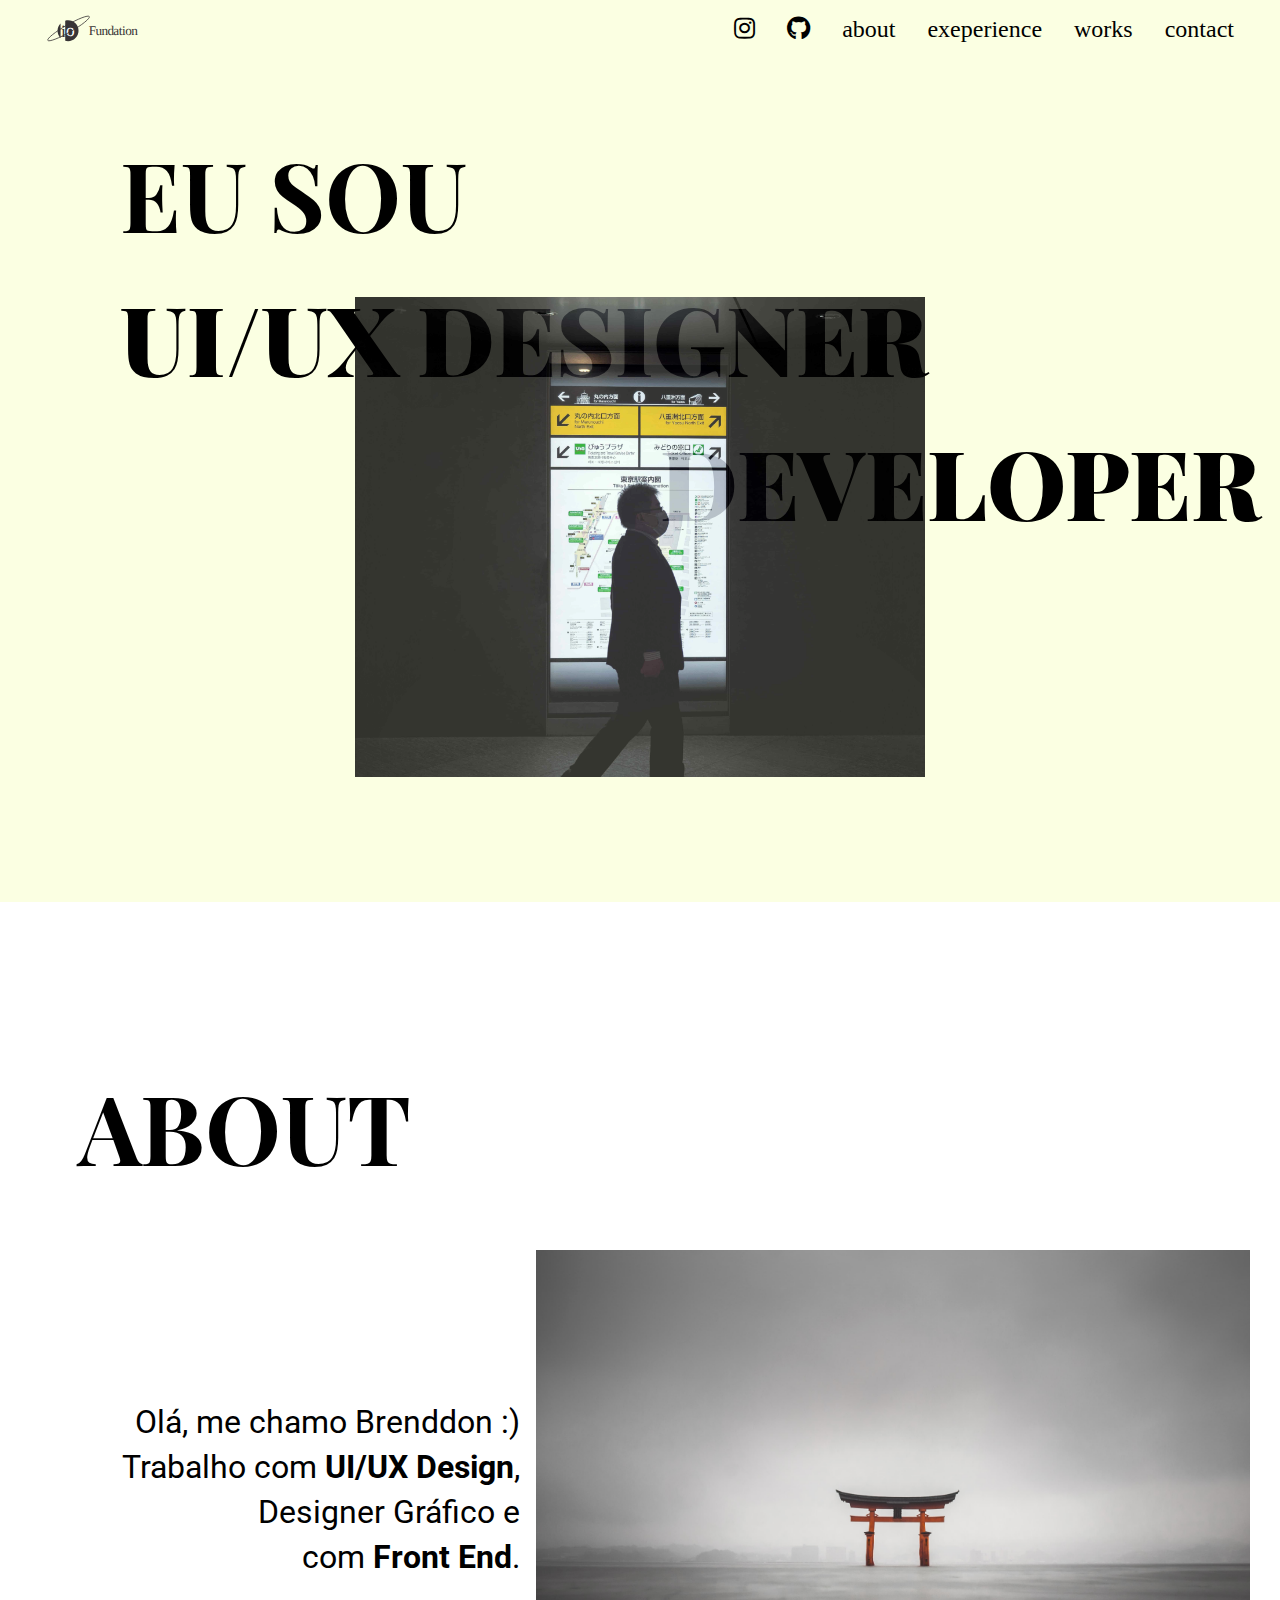
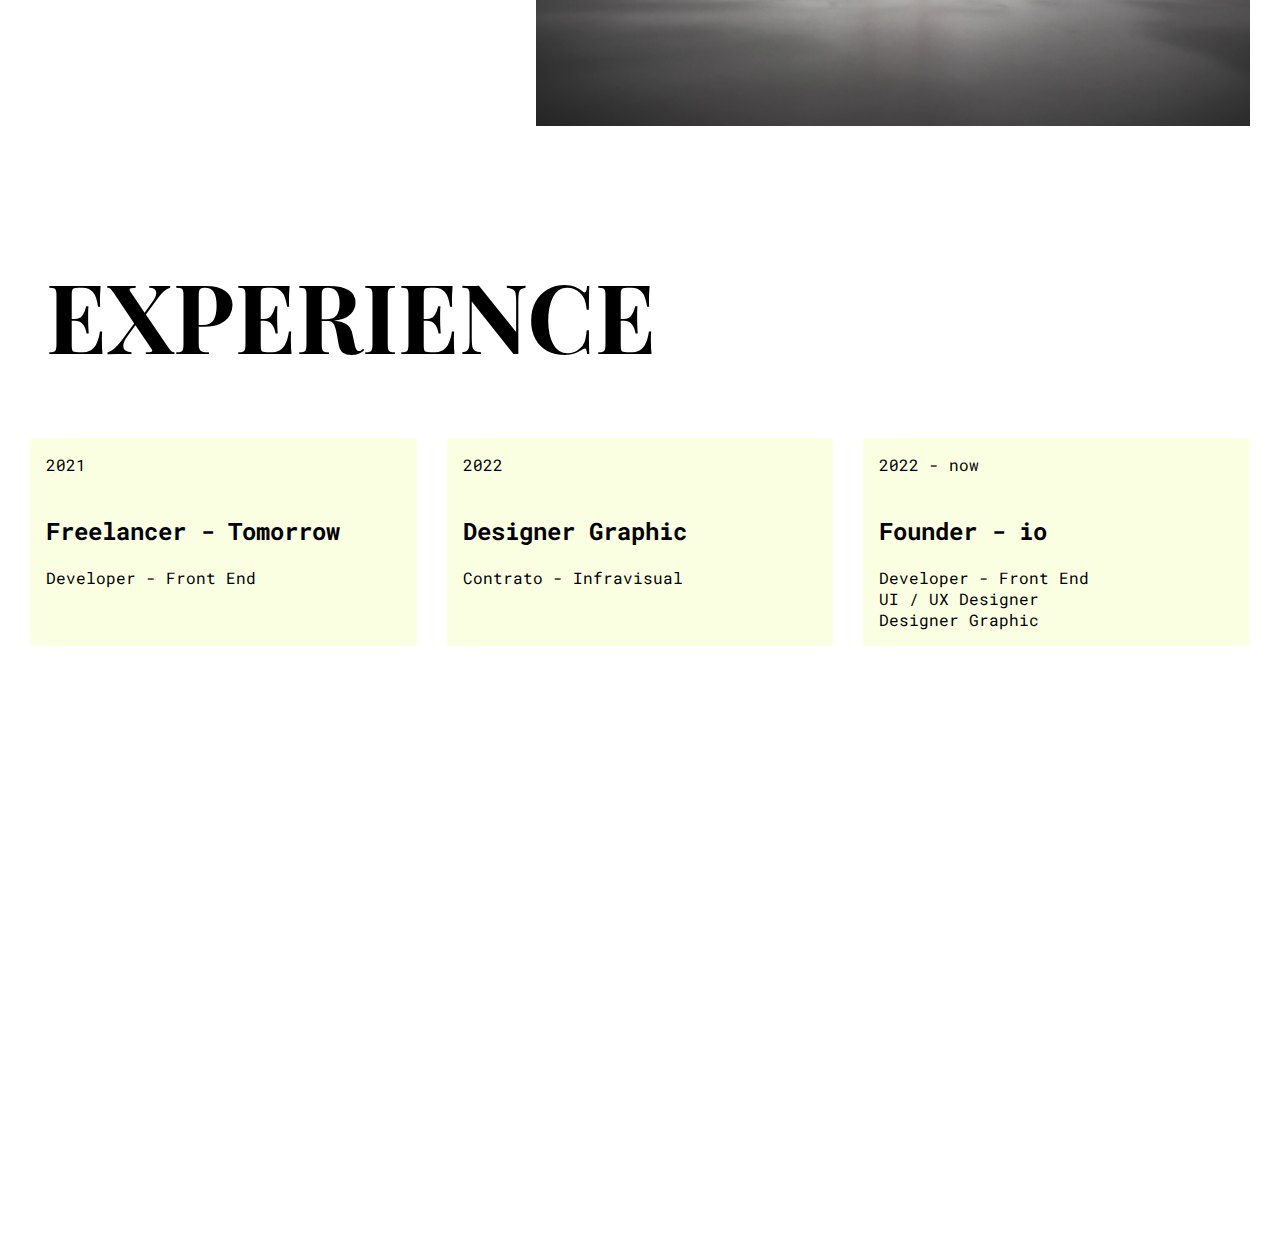
==== index.html @ a8d6bfcf ":package: Comeco" ====
<!DOCTYPE html>
<html lang="pt-br">

<head>
  <meta charset="UTF-8">
  <meta name="description" content="UI/UX Design & Developer">
  <meta http-equiv="X-UA-Compatible" content="IE=edge">
  <meta name="viewport" content="width=device-width, initial-scale=1.0">
  <meta name="description" content="">
  <link rel="shortcut icon" href="favicon.ico" type="image/x-icon">
  <link rel="stylesheet" href="https://cdnjs.cloudflare.com/ajax/libs/font-awesome/5.11.2/css/all.css">
  <title>io | UI/UX Design & Developer</title>
  <link rel="preconnect" href="https://fonts.googleapis.com">
  <link rel="preconnect" href="https://fonts.gstatic.com" crossorigin>
  <link href="https://fonts.googleapis.com/css2?family=Playfair+Display+SC&family=Roboto&family=Roboto+Mono:wght@100&display=swap" rel="stylesheet">
  <link rel="stylesheet" href="./css/style.css">
</head>

<body>
  <section class="header-bg cor-clara">
    <header class="header container">
      <div class="logo"><img src="./img/Logo.svg" alt="Logo"></div>
      <nav>
        <ul class="menu">
          <li>
            <a href="https://www.instagram.com/oniprompt/" target="_blank"><i class="fab fa-instagram"></i></a>
          </li>
          <li>
            <a href="https://github.com/brenddonandrade" target="_blank"><i class="fab fa-github"></i></a>
          </li>
          <li><a href="#about" class="nav-2">about</a></li>
          <li><a href="#exeperience" class="nav-2">exeperience</a></li>
          <li><a href="#works" class="nav-2">works</a></li>
          <li><a href="#contact" class="nav-2">contact</a></li>
        </ul>
      </nav>
    </header>
  </section>

  <main>
    <section class="intro cor-clara" id="intro">
      <h1 class="h1">Eu sou<br> <strong>UI/UX Designer</strong><br> <span class="profissao"><strong>Developer</strong></span></h1>
      <div class="img-intro"><img src="./img/home-bg.jpg" alt=""></div>
    </section>
    
    <section class="sobre" id="about">
      <div class="container">
        <h1 class="h1 container">about</h1>
        <div class="sobre-content">
          <p>
            Olá, me chamo Brenddon :)
            <br>
            Trabalho com <strong>UI/UX Design</strong>, Designer Gráfico e <br>com <strong>Front End</strong>.
          </p>
          <div class="sobre-img"><img src="./img/foto-1.jpg" alt=""></div>
        </div>
      </div>
    </section>

    <section class="experience" id="experience">
      <div class="container">
        <h1 class="h1">Experience</h1>
        <div class="expe-item">
          <div class="item">
            <span>2021</span>
            <h2>Freelancer - Tomorrow</h2>
            <p>Developer - Front End</p>
          </div>
          <div class="item">
            <span>2022</span>
            <h2>Designer Graphic</h2>
            <p>Contrato - Infravisual</p>
          </div>
          <div class="item">
            <span>2022 - now</span>
            <h2>Founder - io</h2>
            <p>Developer - Front End</p>
            <p>UI / UX Designer</p>
            <p>Designer Graphic</p>
          </div>
        </div>
      </div>
    </section>
  </main>


  <script src="script.js"></script>
  </script>
</body>

</html>
---- css/style.css ----
/* global config */
@import "./global/global.css";
@import "./global/header.css";
@import "./global/footer.css";

/* utilidades */
@import "./utilidades/tipografia.css";
@import "./utilidades/cores.css";
@import "./utilidades/componentes.css";

/*  home */
@import "./home/home.css";
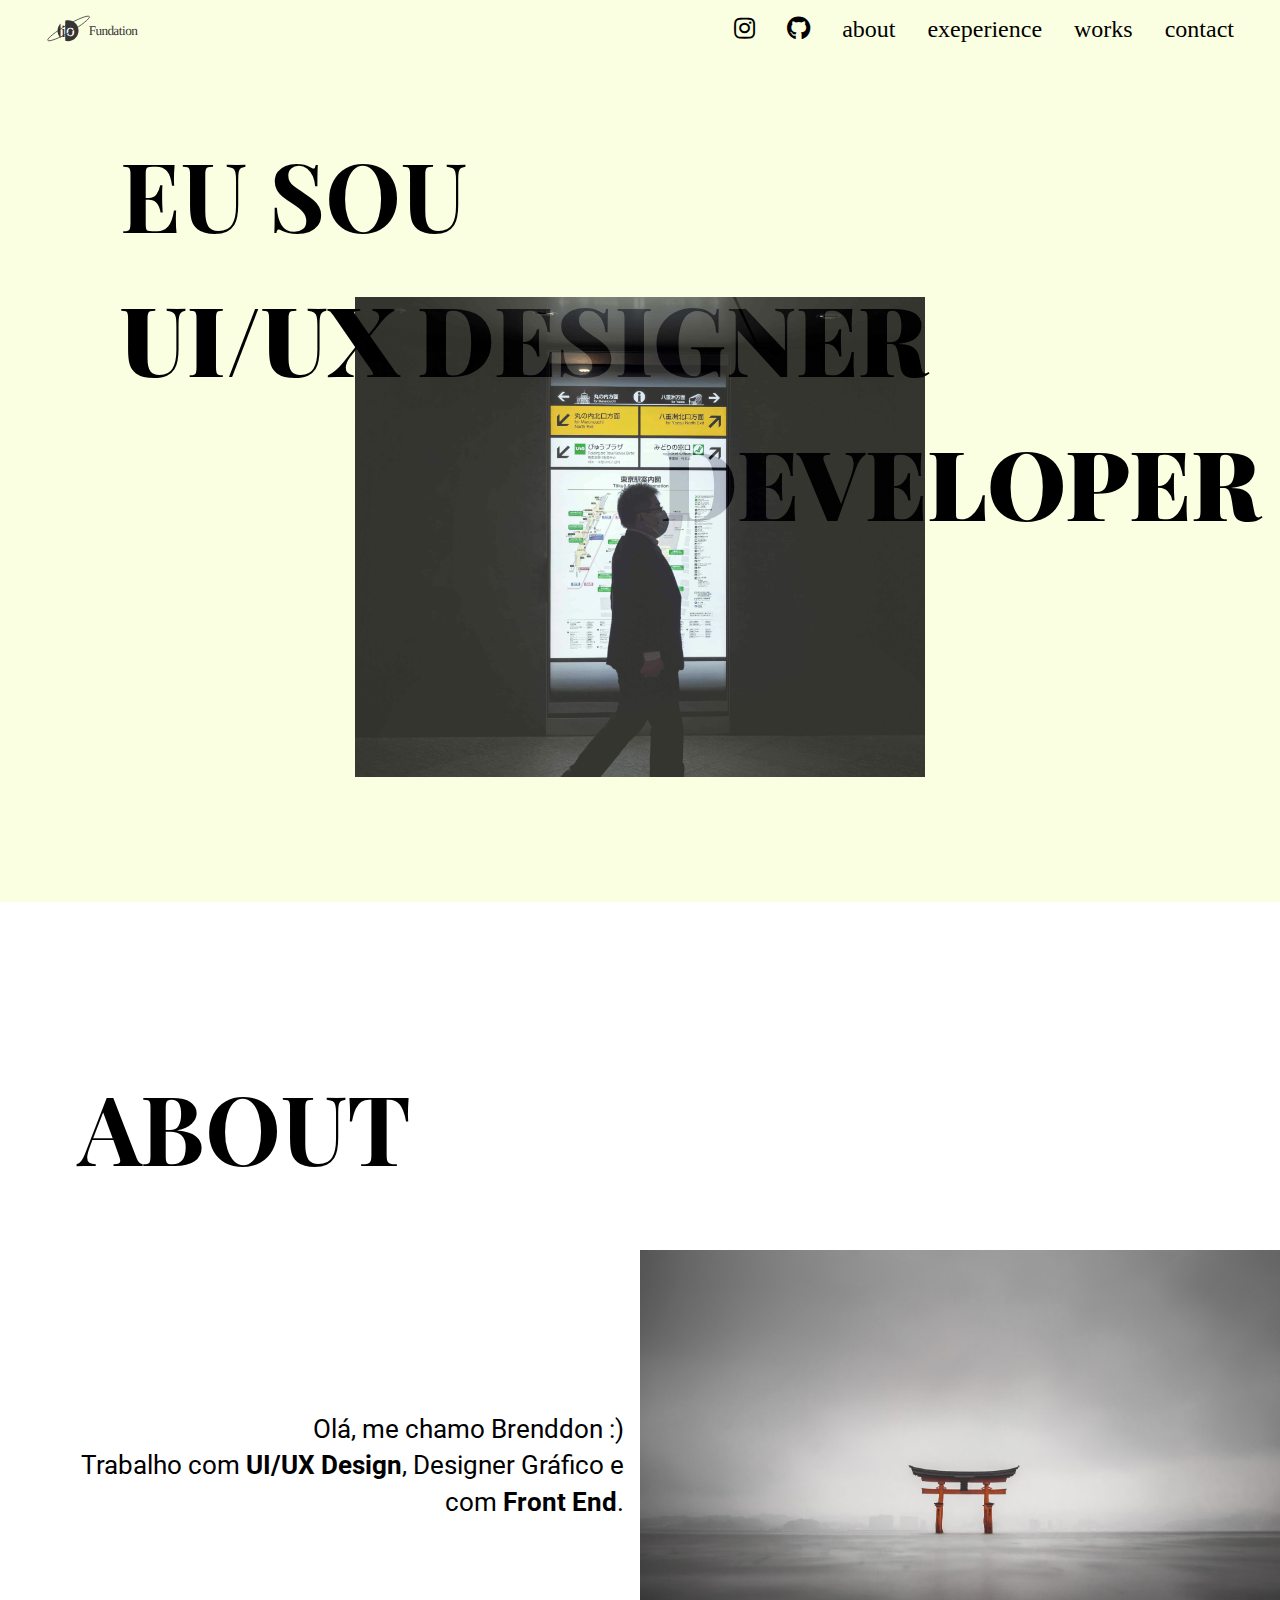
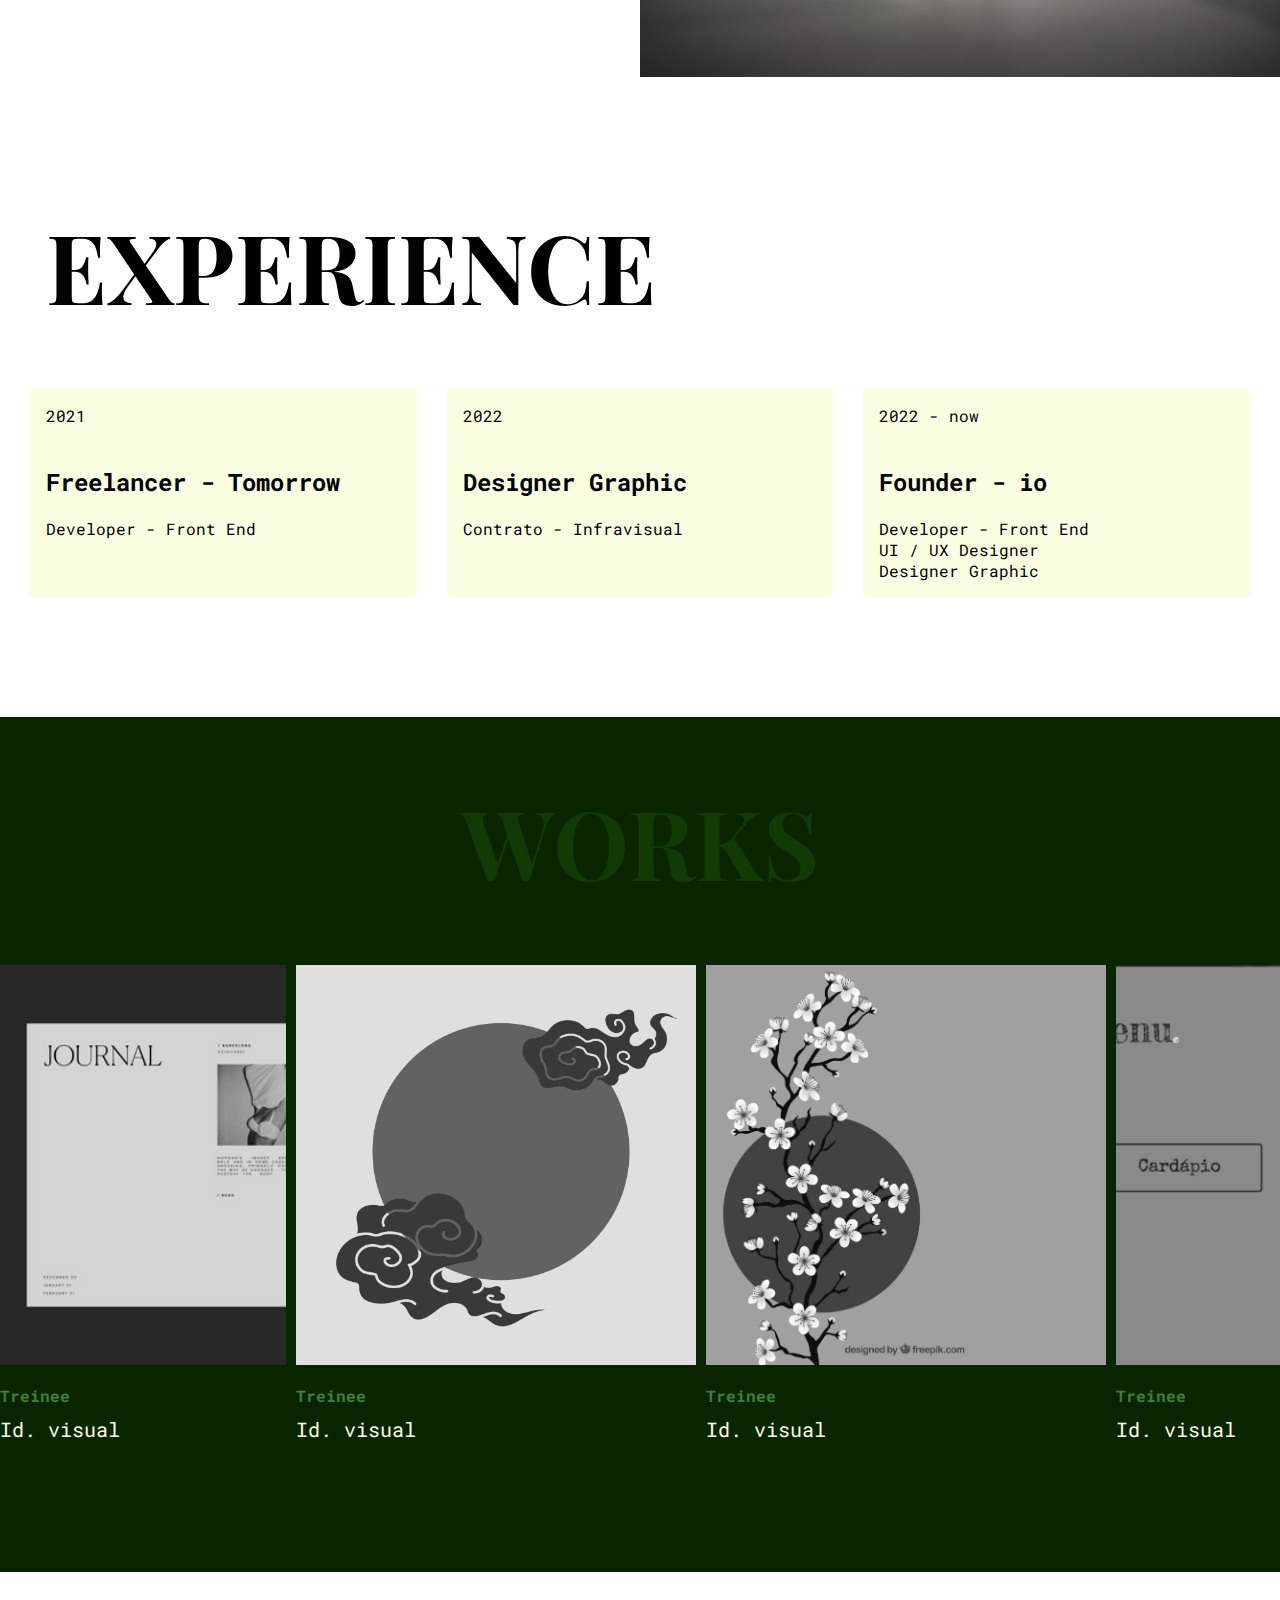
==== commit 72d5ff1e: ":package: feita parte de trabalhos" ====
--- a/index.html
+++ b/index.html
@@ -44,8 +44,10 @@
     </section>
     
     <section class="sobre" id="about">
-      <div class="container">
-        <h1 class="h1 container">about</h1>
+      <div class="sobre">
+        <div class="container">
+          <h1 class="h1">about</h1>
+        </div>
         <div class="sobre-content">
           <p>
             Olá, me chamo Brenddon :)
@@ -81,7 +83,52 @@
         </div>
       </div>
     </section>
+
+    <section class="works">
+      <h1 class="h1">Works</h1>
+      <ul class="slide">
+        <li class="slide-item">
+          <a href="">
+              <div class="slide-img"><img src="./img/Slides/img-prologue.png" alt="Jornal Prologue"></div>
+              <h3>Treinee</h3>
+              <p>Id. visual</p>
+          </a>
+        </li>
+        <li class="slide-item">
+          <a href="">
+              <div class="slide-img"><img src="./img/Slides/img-flex.jpg" alt="Jornal Prologue"></div>
+              <h3>Treinee</h3>
+              <p>Id. visual</p>
+          </a>
+        </li>
+        <li class="slide-item">
+          <a href="">
+              <div class="slide-img"><img src="./img/Slides/img-grid.jpg" alt="Jornal Prologue"></div>
+              <h3>Treinee</h3>
+              <p>Id. visual</p>
+          </a>
+        </li>
+        <li class="slide-item">
+          <a href="">
+              <div class="slide-img"><img src="./img/Slides/img-Bistro.jpg" alt="Jornal Prologue"></div>
+              <h3>Treinee</h3>
+              <p>Id. visual</p>
+          </a>
+        </li>
+        <li class="slide-item">
+          <a href="">
+              <div class="slide-img"><img src="./img/Slides/cherry blossom3-150-01.jpg" alt="Jornal Prologue"></div>
+              <h3>Treinee</h3>
+              <p>Id. visual</p>
+          </a>
+        </li>
+      </ul>
+    </section>
   </main>
+
+  <footer class="footer container bg-escuro">
+
+  </footer>
 
 
   <script src="script.js"></script>
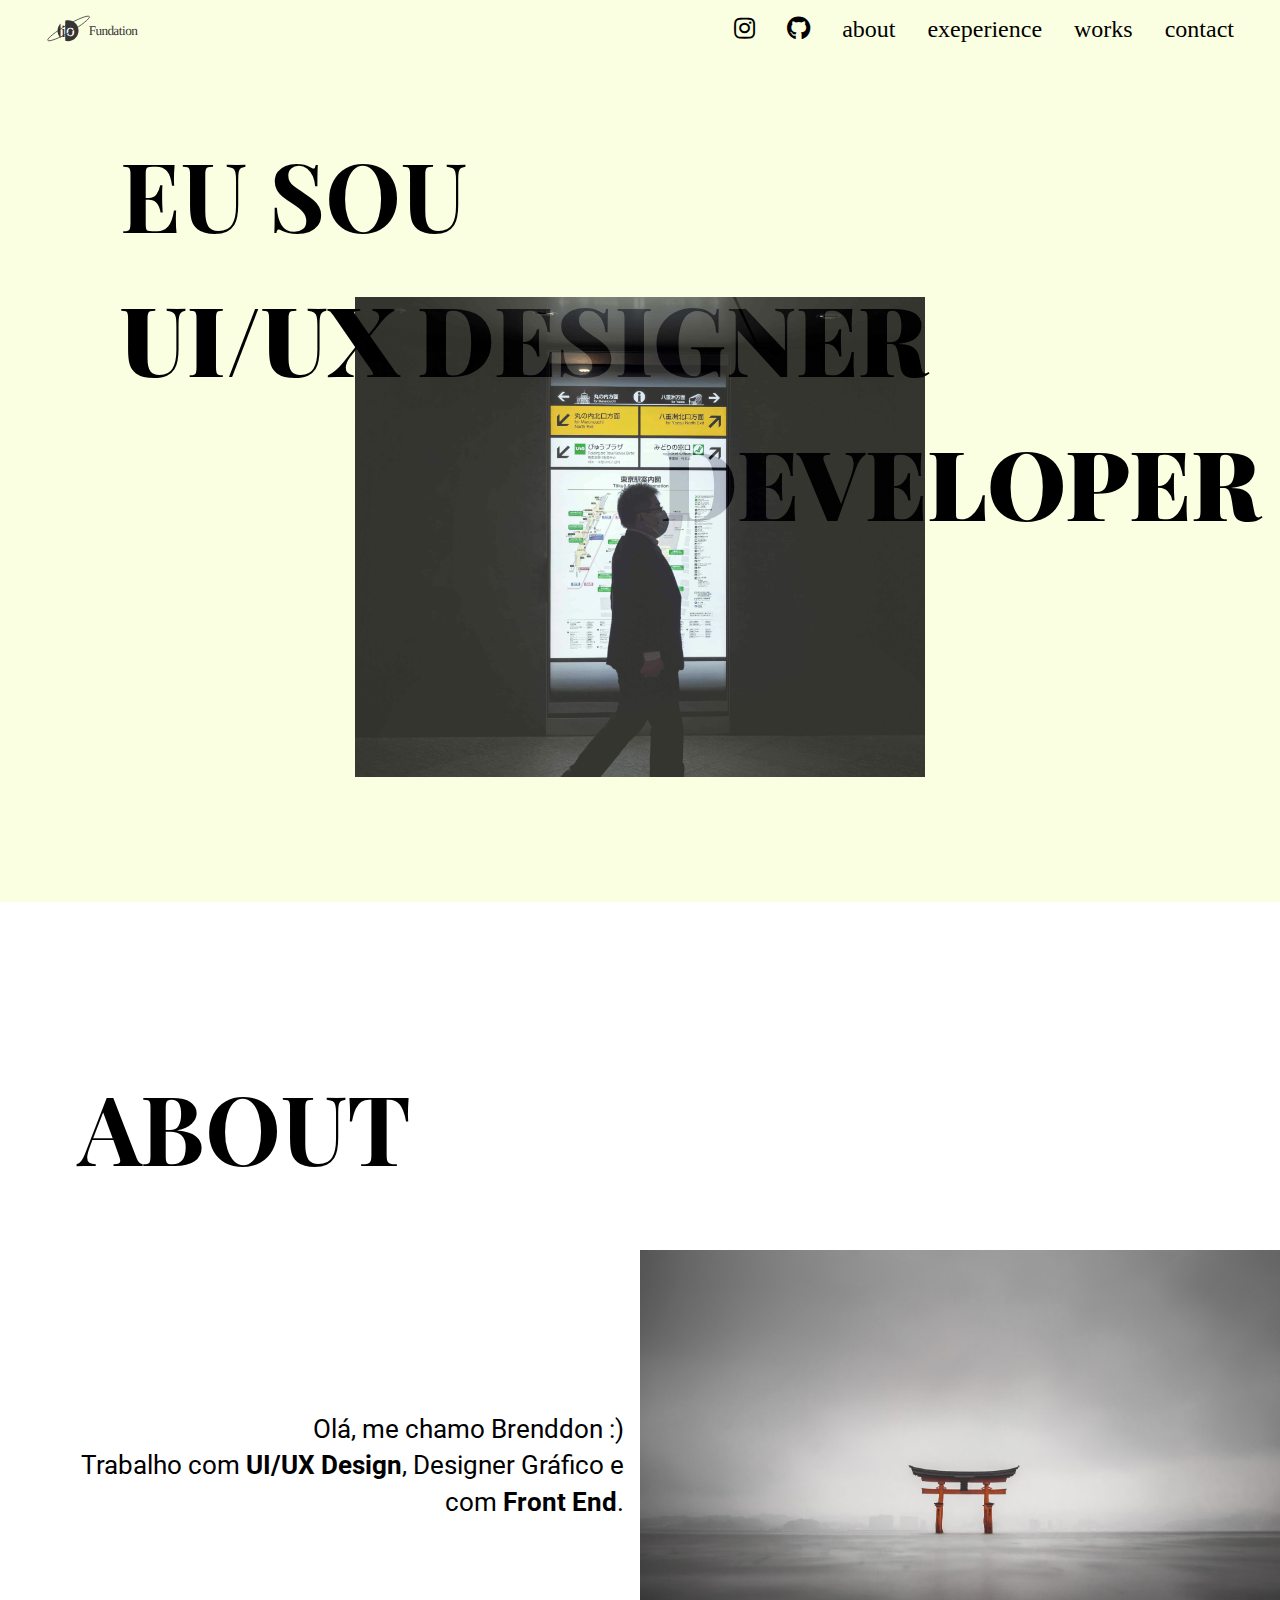
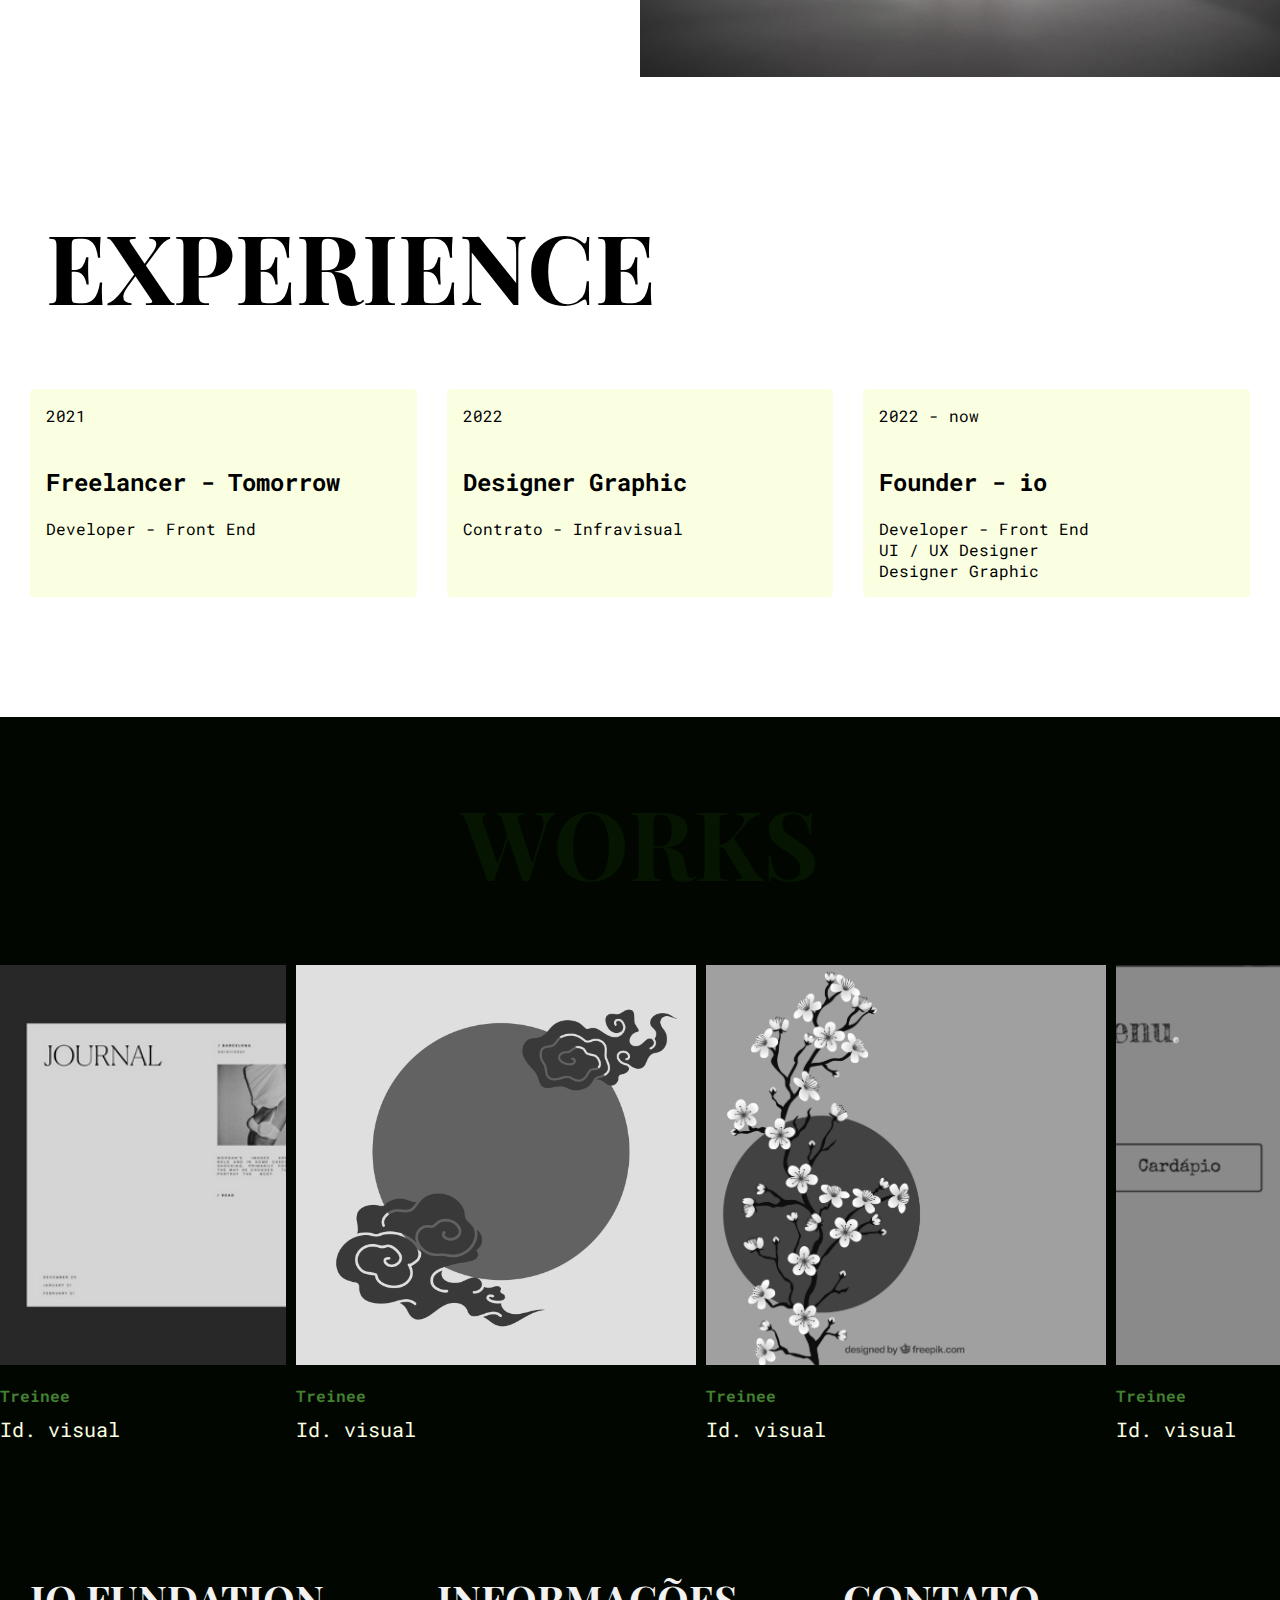
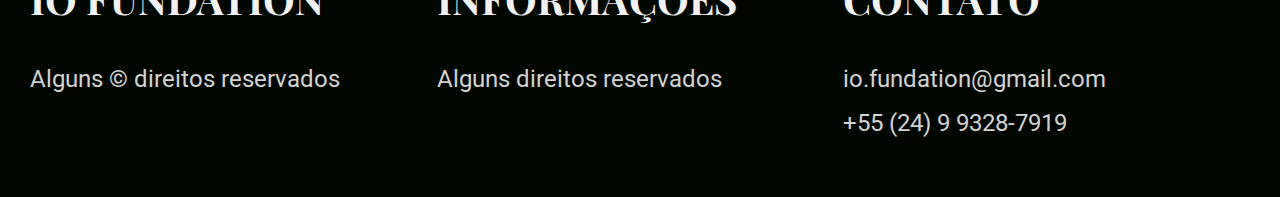
==== commit 21546541: ":package: feita a parte do footer e faltando toda a responsividade do projeto" ====
--- a/index.html
+++ b/index.html
@@ -126,10 +126,25 @@
     </section>
   </main>
 
-  <footer class="footer container bg-escuro">
-
+  <footer class="footer-bg bg-escuro">
+    <div class="footer container">
+      <div class="footer-column">
+        <h2 class="h2">io fundation</h2>
+        <p class="font-p">Alguns © direitos reservados</p>
+      </div>
+      <div class="footer-column">
+        <h2 class="h2">Informações</h2>
+        <p class="font-p">Alguns direitos reservados</p>
+      </div>
+      <div class="footer-column">
+        <h2 class="h2">Contato</h2>
+        <ul class="menu-footer font-p">
+          <li><a href="">io.fundation@gmail.com</a></li>
+          <li><a href="tel:+5524993287919">+55 (24) 9 9328-7919</a></li>
+        </ul>
+      </div>
+    </div>
   </footer>
-
 
   <script src="script.js"></script>
   </script>
--- a/css/style.css
+++ b/css/style.css
@@ -9,4 +9,7 @@
 @import "./utilidades/componentes.css";
 
 /*  home */
-@import "./home/home.css";+@import "./home/introducao.css";
+@import "./home/sobre.css";
+@import "./home/experiencia.css";
+@import "./home/works..css";
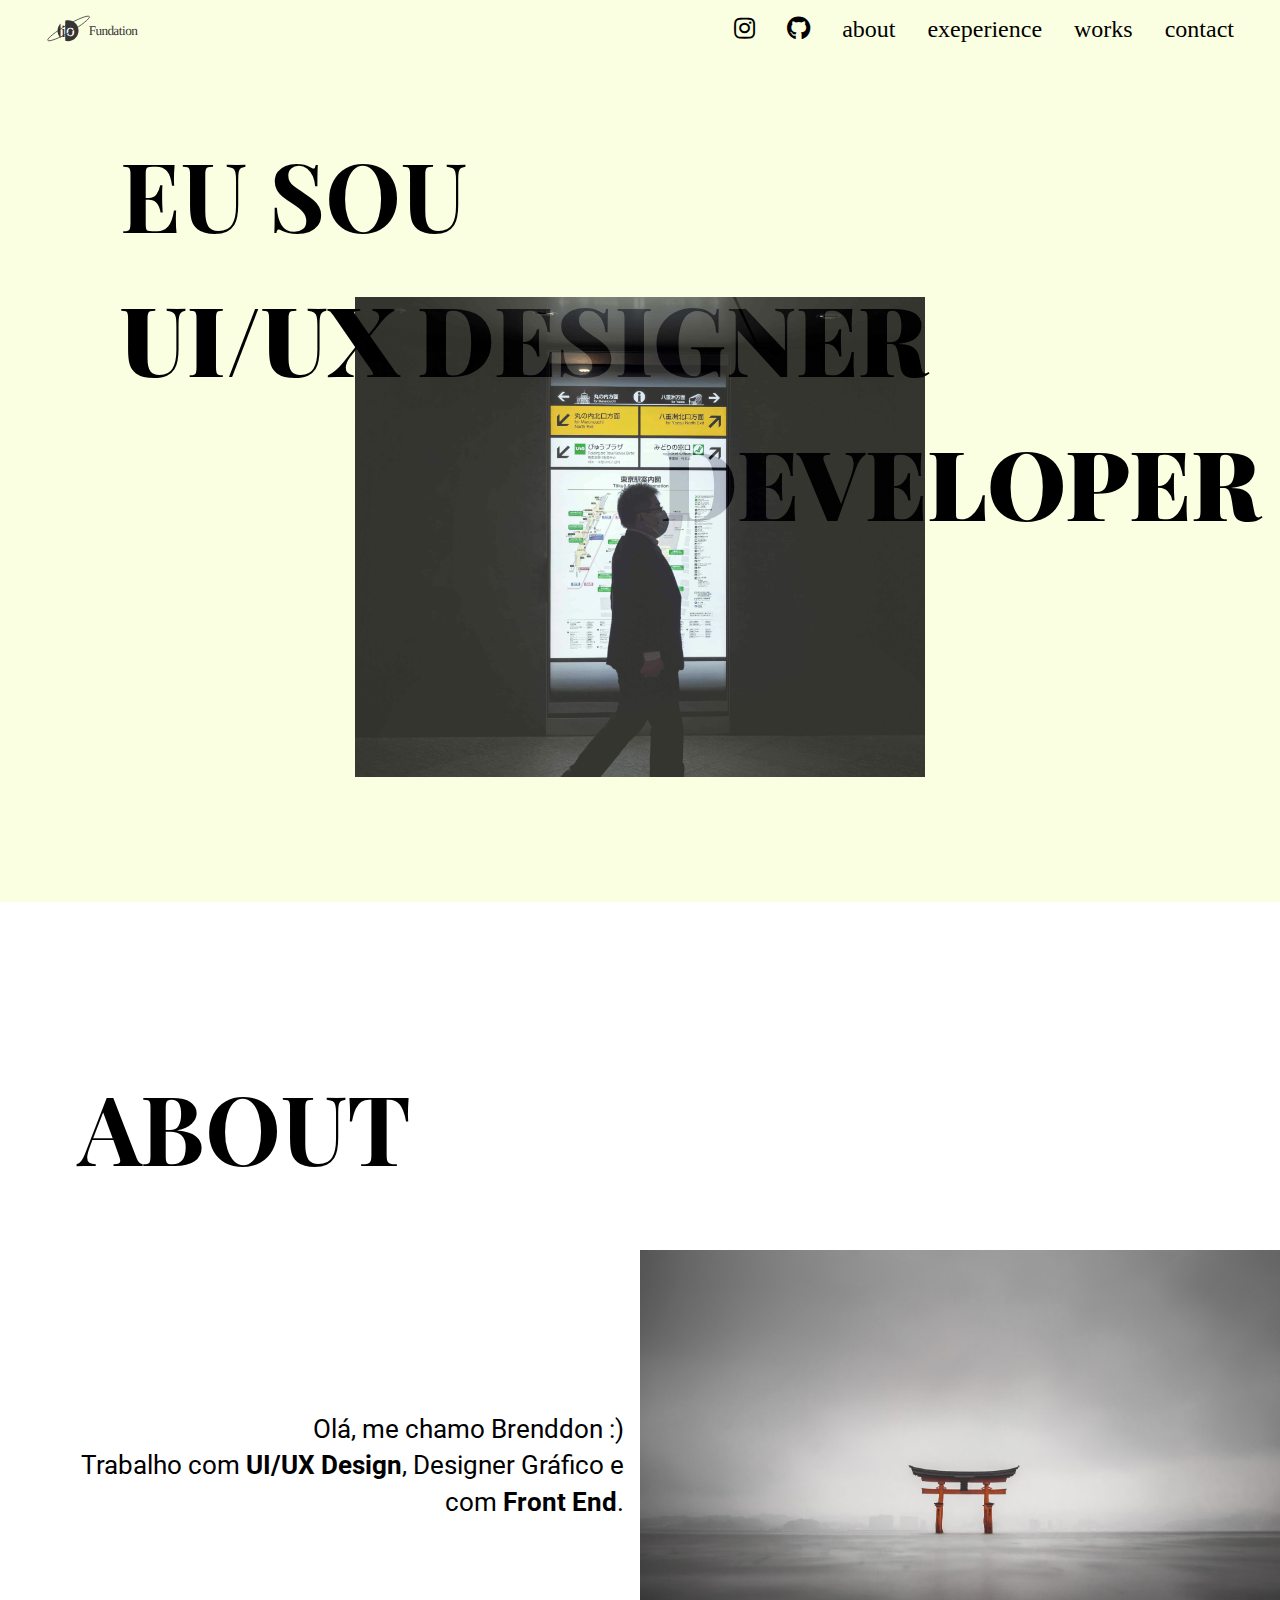
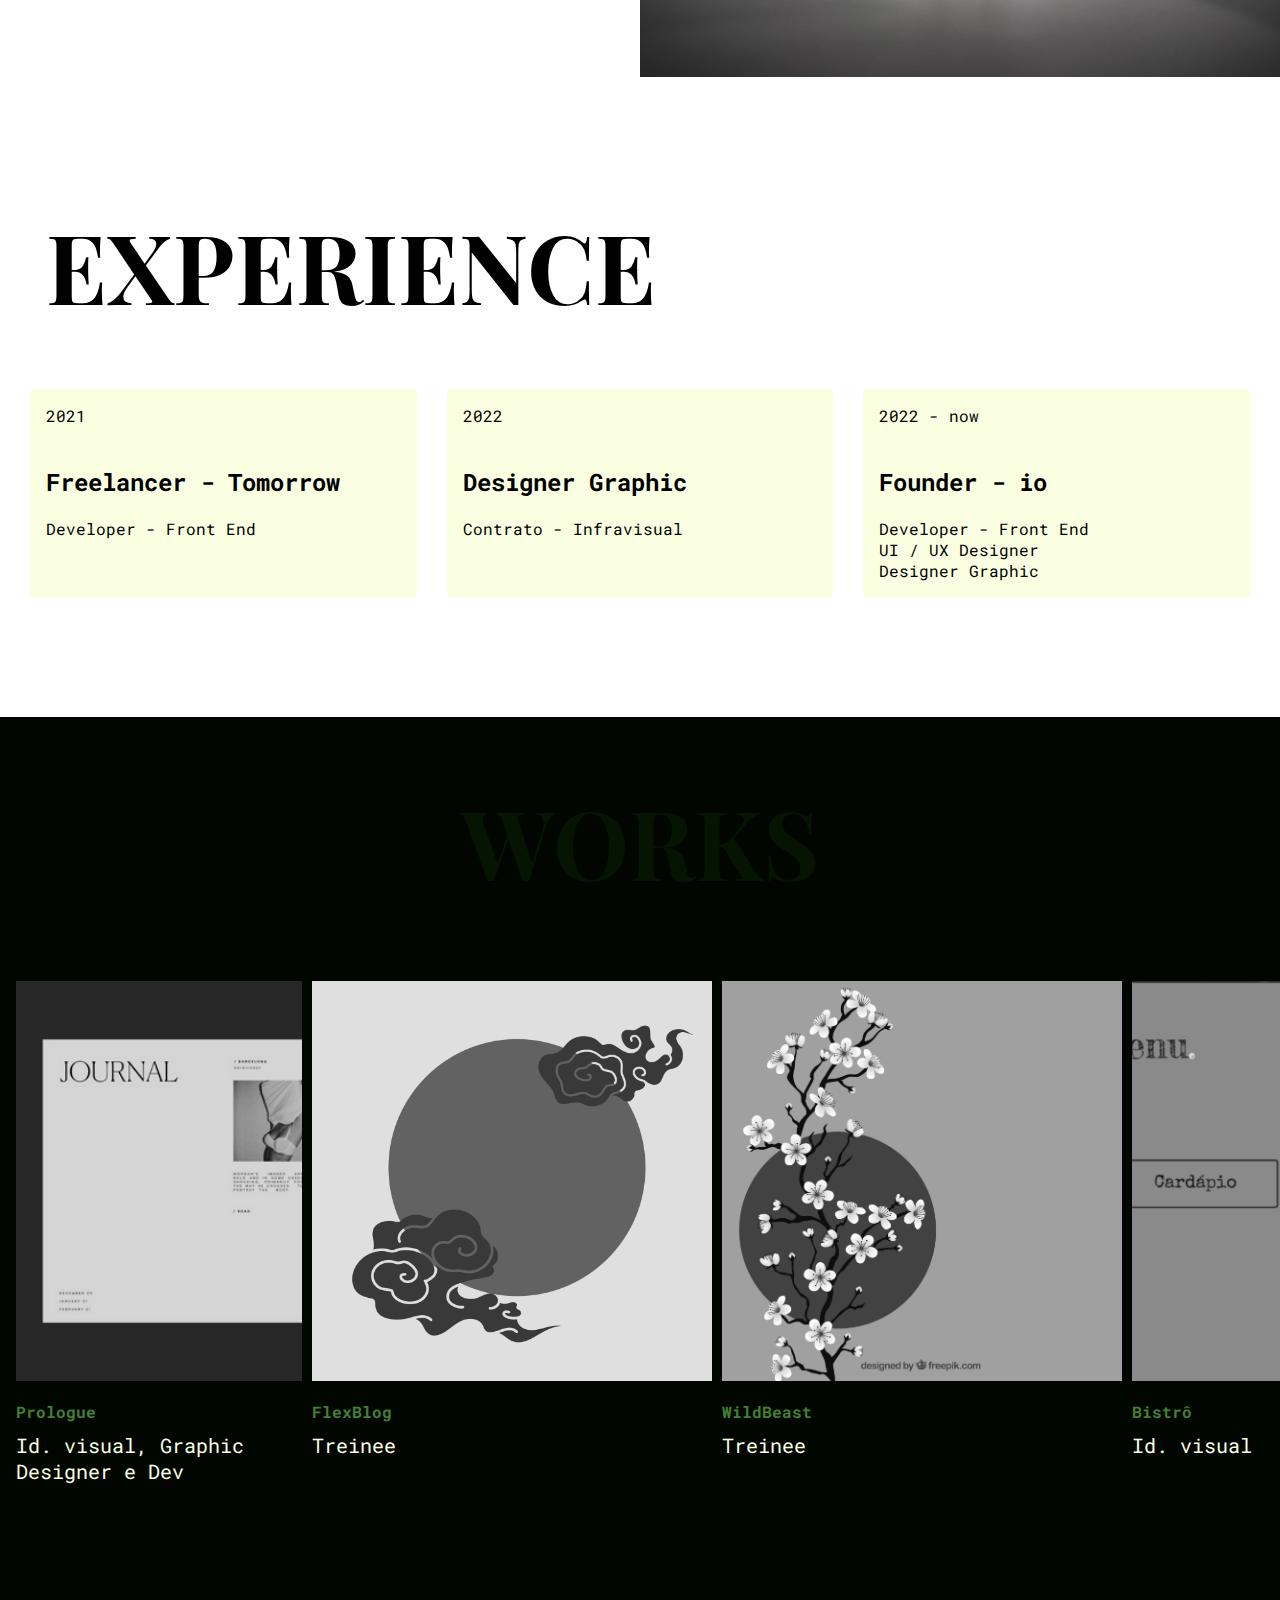
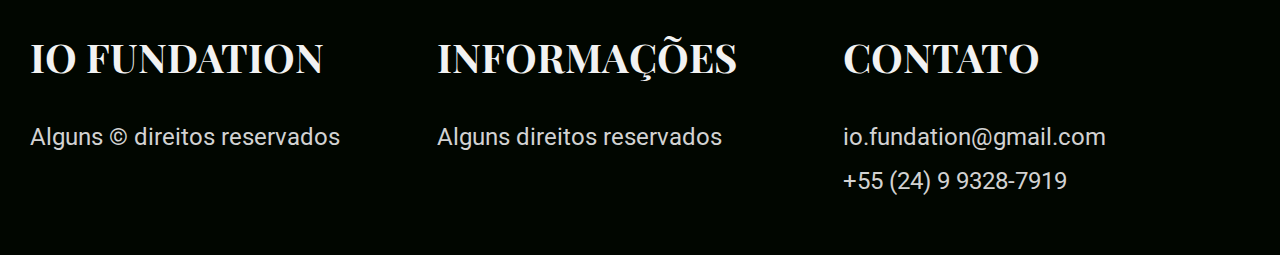
==== commit d6c74e14: ":up: feita a parte responsiva do projeto" ====
--- a/index.html
+++ b/index.html
@@ -29,7 +29,7 @@
             <a href="https://github.com/brenddonandrade" target="_blank"><i class="fab fa-github"></i></a>
           </li>
           <li><a href="#about" class="nav-2">about</a></li>
-          <li><a href="#exeperience" class="nav-2">exeperience</a></li>
+          <li><a href="#experience" class="nav-2">exeperience</a></li>
           <li><a href="#works" class="nav-2">works</a></li>
           <li><a href="#contact" class="nav-2">contact</a></li>
         </ul>
@@ -84,49 +84,49 @@
       </div>
     </section>
 
-    <section class="works">
+    <section class="works" id="works">
       <h1 class="h1">Works</h1>
       <ul class="slide">
         <li class="slide-item">
           <a href="">
               <div class="slide-img"><img src="./img/Slides/img-prologue.png" alt="Jornal Prologue"></div>
-              <h3>Treinee</h3>
-              <p>Id. visual</p>
+              <h3>Prologue</h3>
+              <p>Id. visual, Graphic Designer e Dev</p>
           </a>
         </li>
         <li class="slide-item">
           <a href="">
               <div class="slide-img"><img src="./img/Slides/img-flex.jpg" alt="Jornal Prologue"></div>
-              <h3>Treinee</h3>
-              <p>Id. visual</p>
+              <h3>FlexBlog</h3>
+              <p>Treinee</p>
           </a>
         </li>
         <li class="slide-item">
           <a href="">
               <div class="slide-img"><img src="./img/Slides/img-grid.jpg" alt="Jornal Prologue"></div>
-              <h3>Treinee</h3>
-              <p>Id. visual</p>
+              <h3>WildBeast</h3>
+              <p>Treinee</p>
           </a>
         </li>
         <li class="slide-item">
           <a href="">
               <div class="slide-img"><img src="./img/Slides/img-Bistro.jpg" alt="Jornal Prologue"></div>
-              <h3>Treinee</h3>
+              <h3>Bistrô</h3>
               <p>Id. visual</p>
           </a>
         </li>
         <li class="slide-item">
           <a href="">
               <div class="slide-img"><img src="./img/Slides/cherry blossom3-150-01.jpg" alt="Jornal Prologue"></div>
-              <h3>Treinee</h3>
-              <p>Id. visual</p>
+              <h3>Wolf</h3>
+              <p>Treinee</p>
           </a>
         </li>
       </ul>
     </section>
   </main>
 
-  <footer class="footer-bg bg-escuro">
+  <footer class="footer-bg bg-escuro" id="contact">
     <div class="footer container">
       <div class="footer-column">
         <h2 class="h2">io fundation</h2>
@@ -139,7 +139,7 @@
       <div class="footer-column">
         <h2 class="h2">Contato</h2>
         <ul class="menu-footer font-p">
-          <li><a href="">io.fundation@gmail.com</a></li>
+          <li><a href="mailto:">io.fundation@gmail.com</a></li>
           <li><a href="tel:+5524993287919">+55 (24) 9 9328-7919</a></li>
         </ul>
       </div>
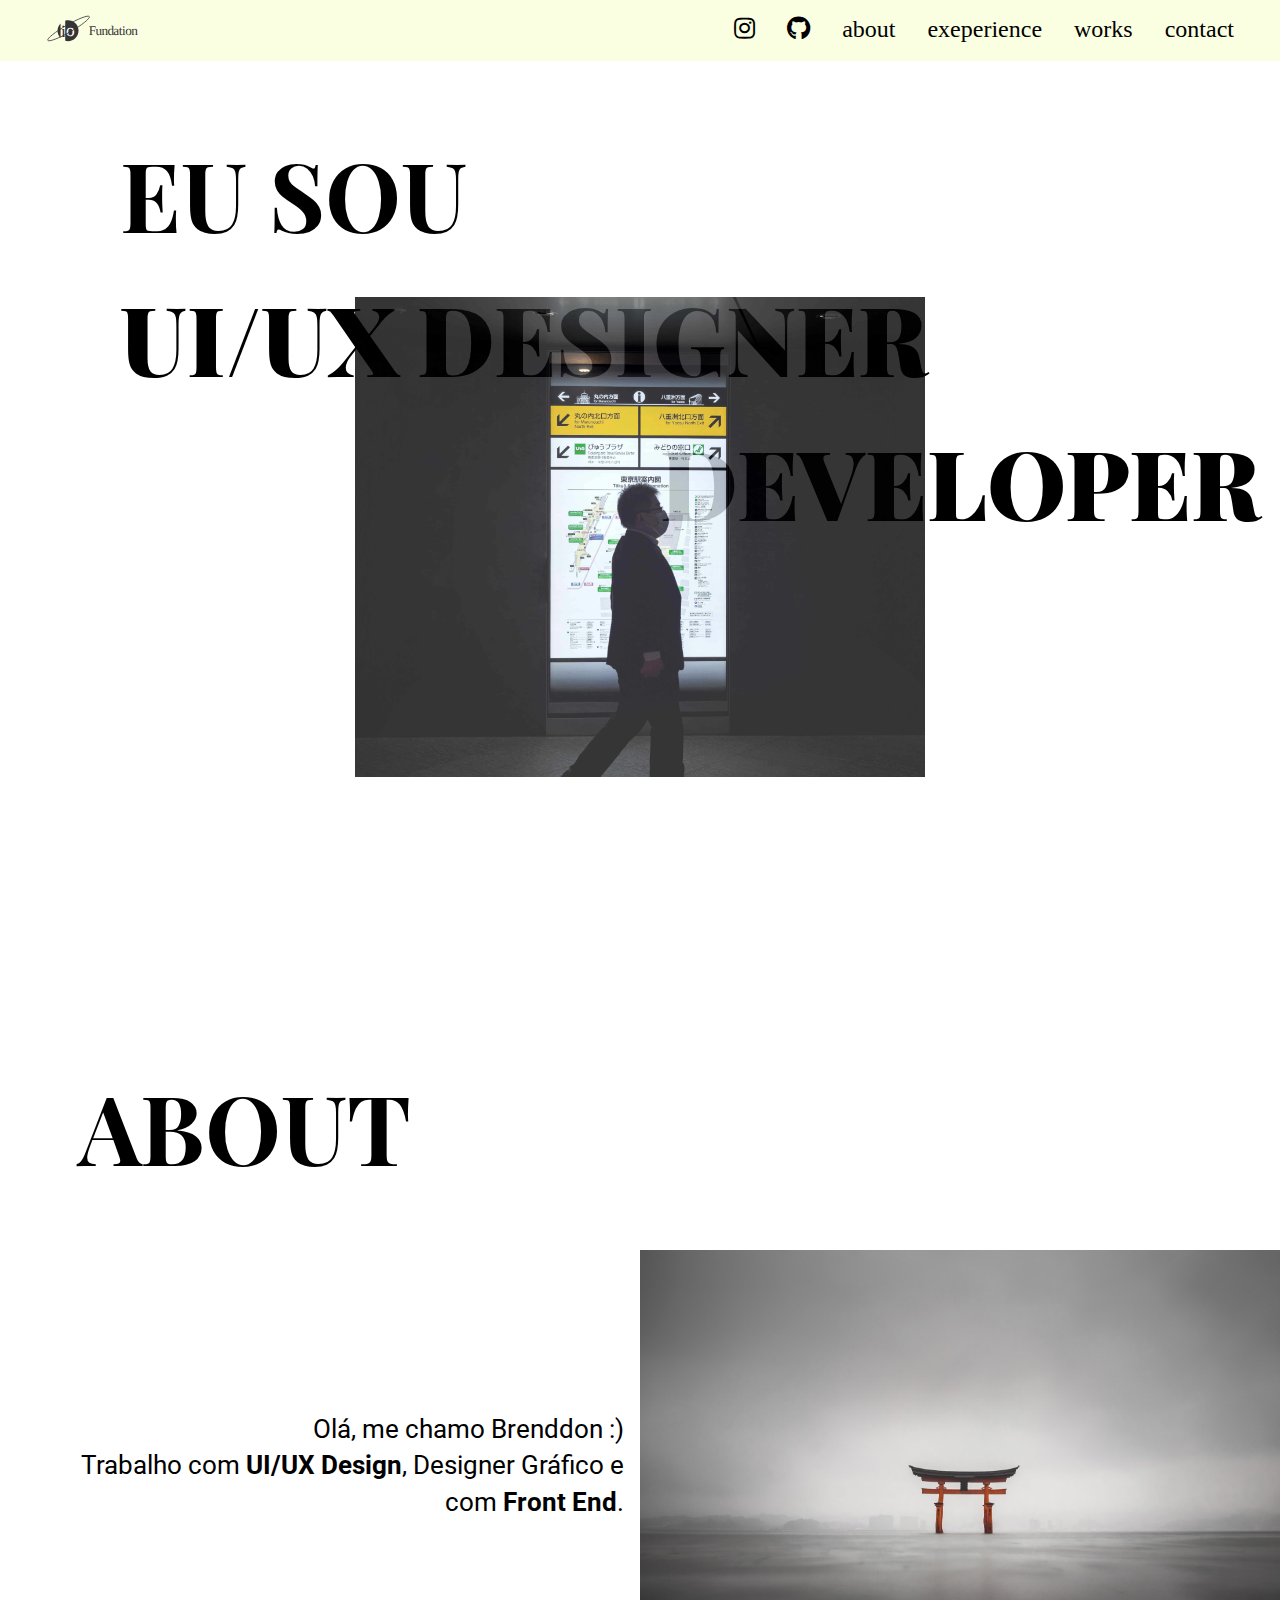
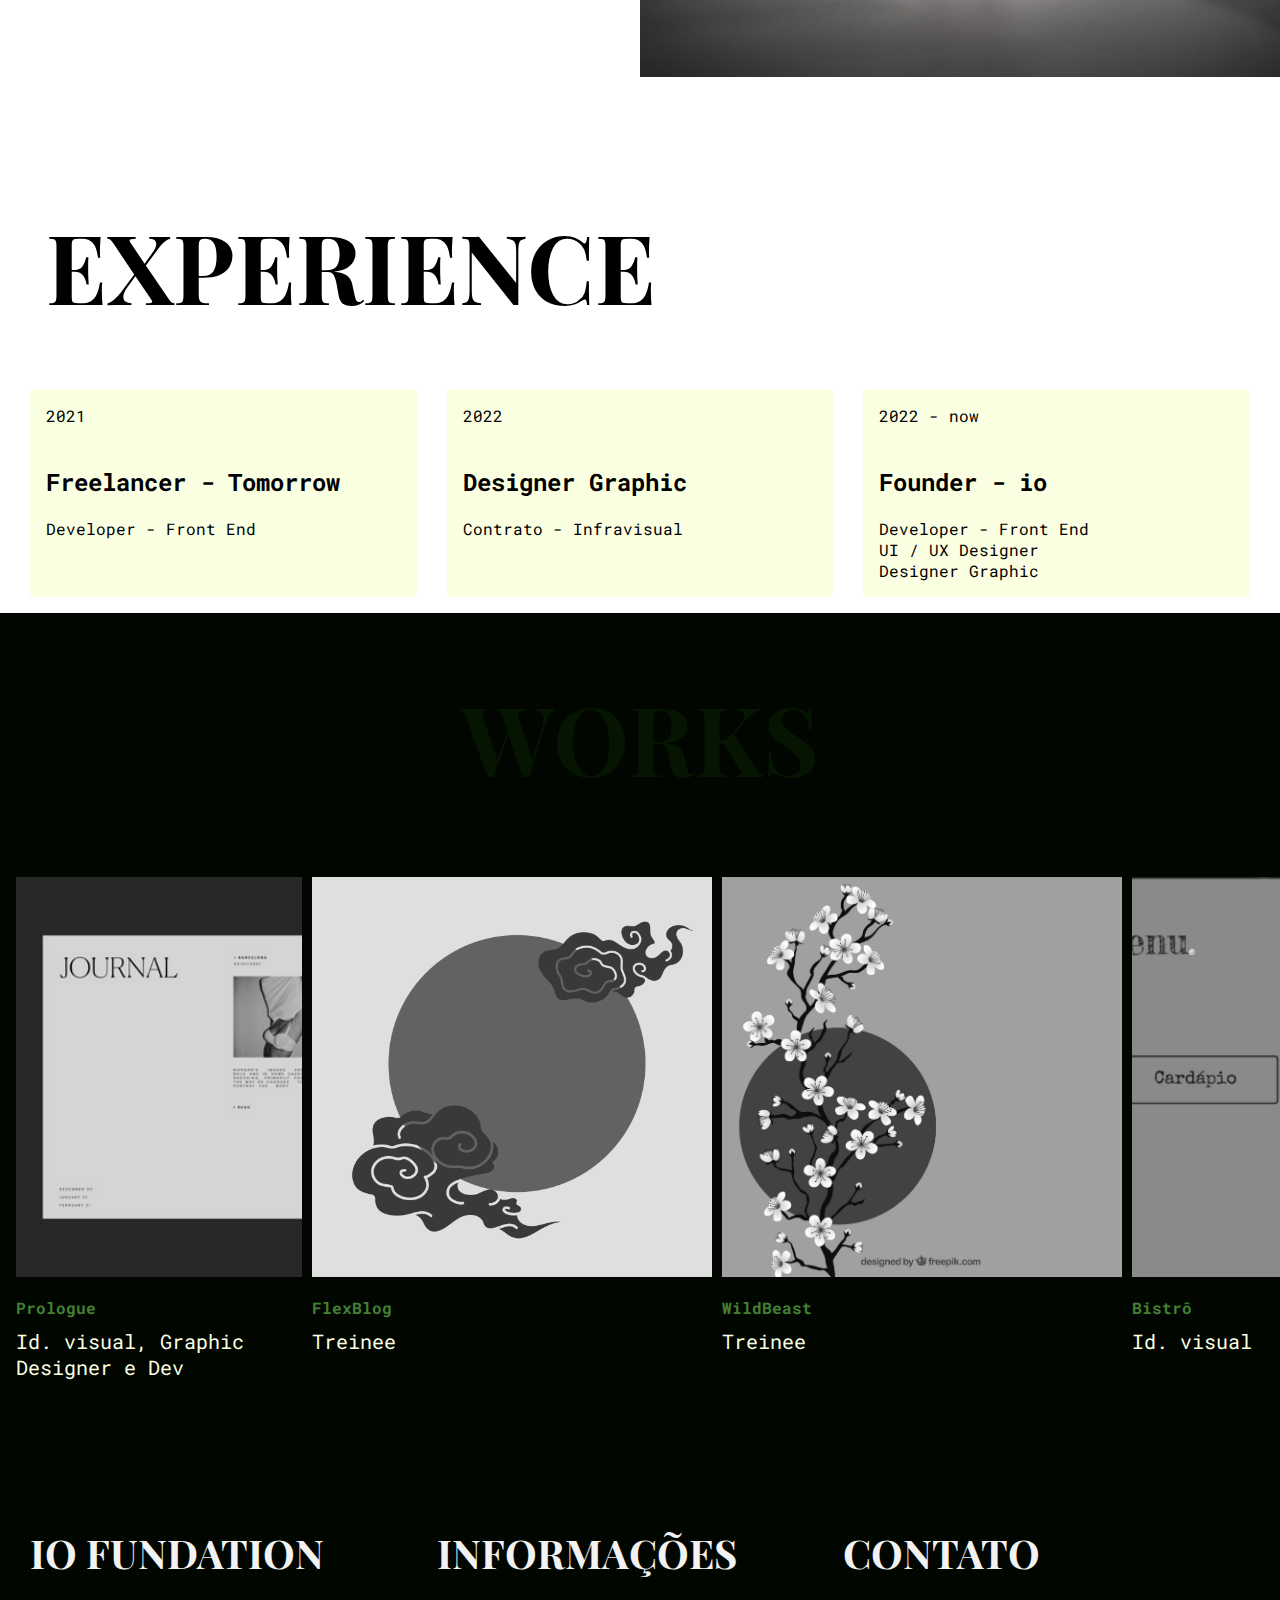
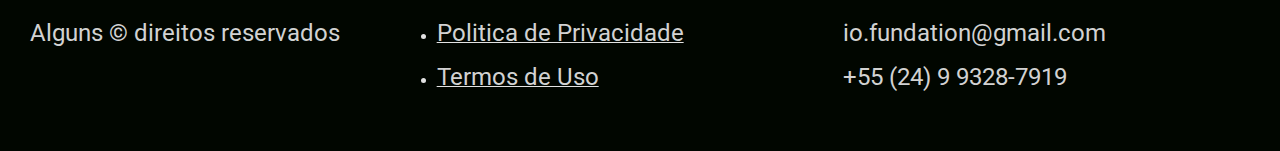
==== commit d0b5a283: ":up: agora foi" ====
--- a/index.html
+++ b/index.html
@@ -13,13 +13,16 @@
   <link rel="preconnect" href="https://fonts.googleapis.com">
   <link rel="preconnect" href="https://fonts.gstatic.com" crossorigin>
   <link href="https://fonts.googleapis.com/css2?family=Playfair+Display+SC&family=Roboto&family=Roboto+Mono:wght@100&display=swap" rel="stylesheet">
-  <link rel="stylesheet" href="./css/style.css">
+  <link rel="stylesheet" href=".././css/style.css">
+  <link rel="apple-touch-icon" sizes="180x180" href="../img/flaticon/apple-touch-icon.png">
+  <link rel="icon" type="image/png" sizes="32x32" href="../img/flaticon/favicon-32x32.png">
+  <link rel="icon" type="image/png" sizes="16x16" href="../img/flaticon/favicon-16x16.png">
 </head>
 
 <body>
   <section class="header-bg cor-clara">
     <header class="header container">
-      <div class="logo"><img src="./img/Logo.svg" alt="Logo"></div>
+      <div class="logo"><img src=".././img/Logo.svg" alt="Logo"></div>
       <nav>
         <ul class="menu">
           <li>
@@ -40,9 +43,9 @@
   <main>
     <section class="intro cor-clara" id="intro">
       <h1 class="h1">Eu sou<br> <strong>UI/UX Designer</strong><br> <span class="profissao"><strong>Developer</strong></span></h1>
-      <div class="img-intro"><img src="./img/home-bg.jpg" alt=""></div>
+      <div class="img-intro"><img src=".././img/home-bg.jpg" alt=""></div>
     </section>
-    
+
     <section class="sobre" id="about">
       <div class="sobre">
         <div class="container">
@@ -54,7 +57,7 @@
             <br>
             Trabalho com <strong>UI/UX Design</strong>, Designer Gráfico e <br>com <strong>Front End</strong>.
           </p>
-          <div class="sobre-img"><img src="./img/foto-1.jpg" alt=""></div>
+          <div class="sobre-img"><img src=".././img/foto-1.jpg" alt=""></div>
         </div>
       </div>
     </section>
@@ -89,37 +92,37 @@
       <ul class="slide">
         <li class="slide-item">
           <a href="">
-              <div class="slide-img"><img src="./img/Slides/img-prologue.png" alt="Jornal Prologue"></div>
-              <h3>Prologue</h3>
-              <p>Id. visual, Graphic Designer e Dev</p>
+            <div class="slide-img"><img src=".././img/Slides/img-prologue.png" alt="Jornal Prologue"></div>
+            <h3>Prologue</h3>
+            <p>Id. visual, Graphic Designer e Dev</p>
           </a>
         </li>
         <li class="slide-item">
           <a href="">
-              <div class="slide-img"><img src="./img/Slides/img-flex.jpg" alt="Jornal Prologue"></div>
-              <h3>FlexBlog</h3>
-              <p>Treinee</p>
+            <div class="slide-img"><img src=".././img/Slides/img-flex.jpg" alt="Jornal Prologue"></div>
+            <h3>FlexBlog</h3>
+            <p>Treinee</p>
           </a>
         </li>
         <li class="slide-item">
           <a href="">
-              <div class="slide-img"><img src="./img/Slides/img-grid.jpg" alt="Jornal Prologue"></div>
-              <h3>WildBeast</h3>
-              <p>Treinee</p>
+            <div class="slide-img"><img src=".././img/Slides/img-grid.jpg" alt="Jornal Prologue"></div>
+            <h3>WildBeast</h3>
+            <p>Treinee</p>
           </a>
         </li>
         <li class="slide-item">
           <a href="">
-              <div class="slide-img"><img src="./img/Slides/img-Bistro.jpg" alt="Jornal Prologue"></div>
-              <h3>Bistrô</h3>
-              <p>Id. visual</p>
+            <div class="slide-img"><img src=".././img/Slides/img-Bistro.jpg" alt="Jornal Prologue"></div>
+            <h3>Bistrô</h3>
+            <p>Id. visual</p>
           </a>
         </li>
         <li class="slide-item">
           <a href="">
-              <div class="slide-img"><img src="./img/Slides/cherry blossom3-150-01.jpg" alt="Jornal Prologue"></div>
-              <h3>Wolf</h3>
-              <p>Treinee</p>
+            <div class="slide-img"><img src=".././img/Slides/cherry blossom3-150-01.jpg" alt="Jornal Prologue"></div>
+            <h3>Wolf</h3>
+            <p>Treinee</p>
           </a>
         </li>
       </ul>
@@ -134,7 +137,14 @@
       </div>
       <div class="footer-column">
         <h2 class="h2">Informações</h2>
-        <p class="font-p">Alguns direitos reservados</p>
+        <u class="menu-footer">
+          <li>
+            <a href="./pages/politica-de-privacidade.html" class="font-p">Politica de Privacidade</a>
+          </li>
+          <li>
+            <a href="./pages/termos-de-uso.html" class="font-p">Termos de Uso</a>
+          </li>
+        </u>
       </div>
       <div class="footer-column">
         <h2 class="h2">Contato</h2>
--- a/css/style.css
+++ b/css/style.css
@@ -13,3 +13,9 @@
 @import "./home/sobre.css";
 @import "./home/experiencia.css";
 @import "./home/works..css";
+
+/* politica de privacidade */
+@import "./politica-de-privacidade/politica-de-privacidade.css";
+
+/* termos de uso */
+@import "./termos-de-uso/termos-de-uso.css";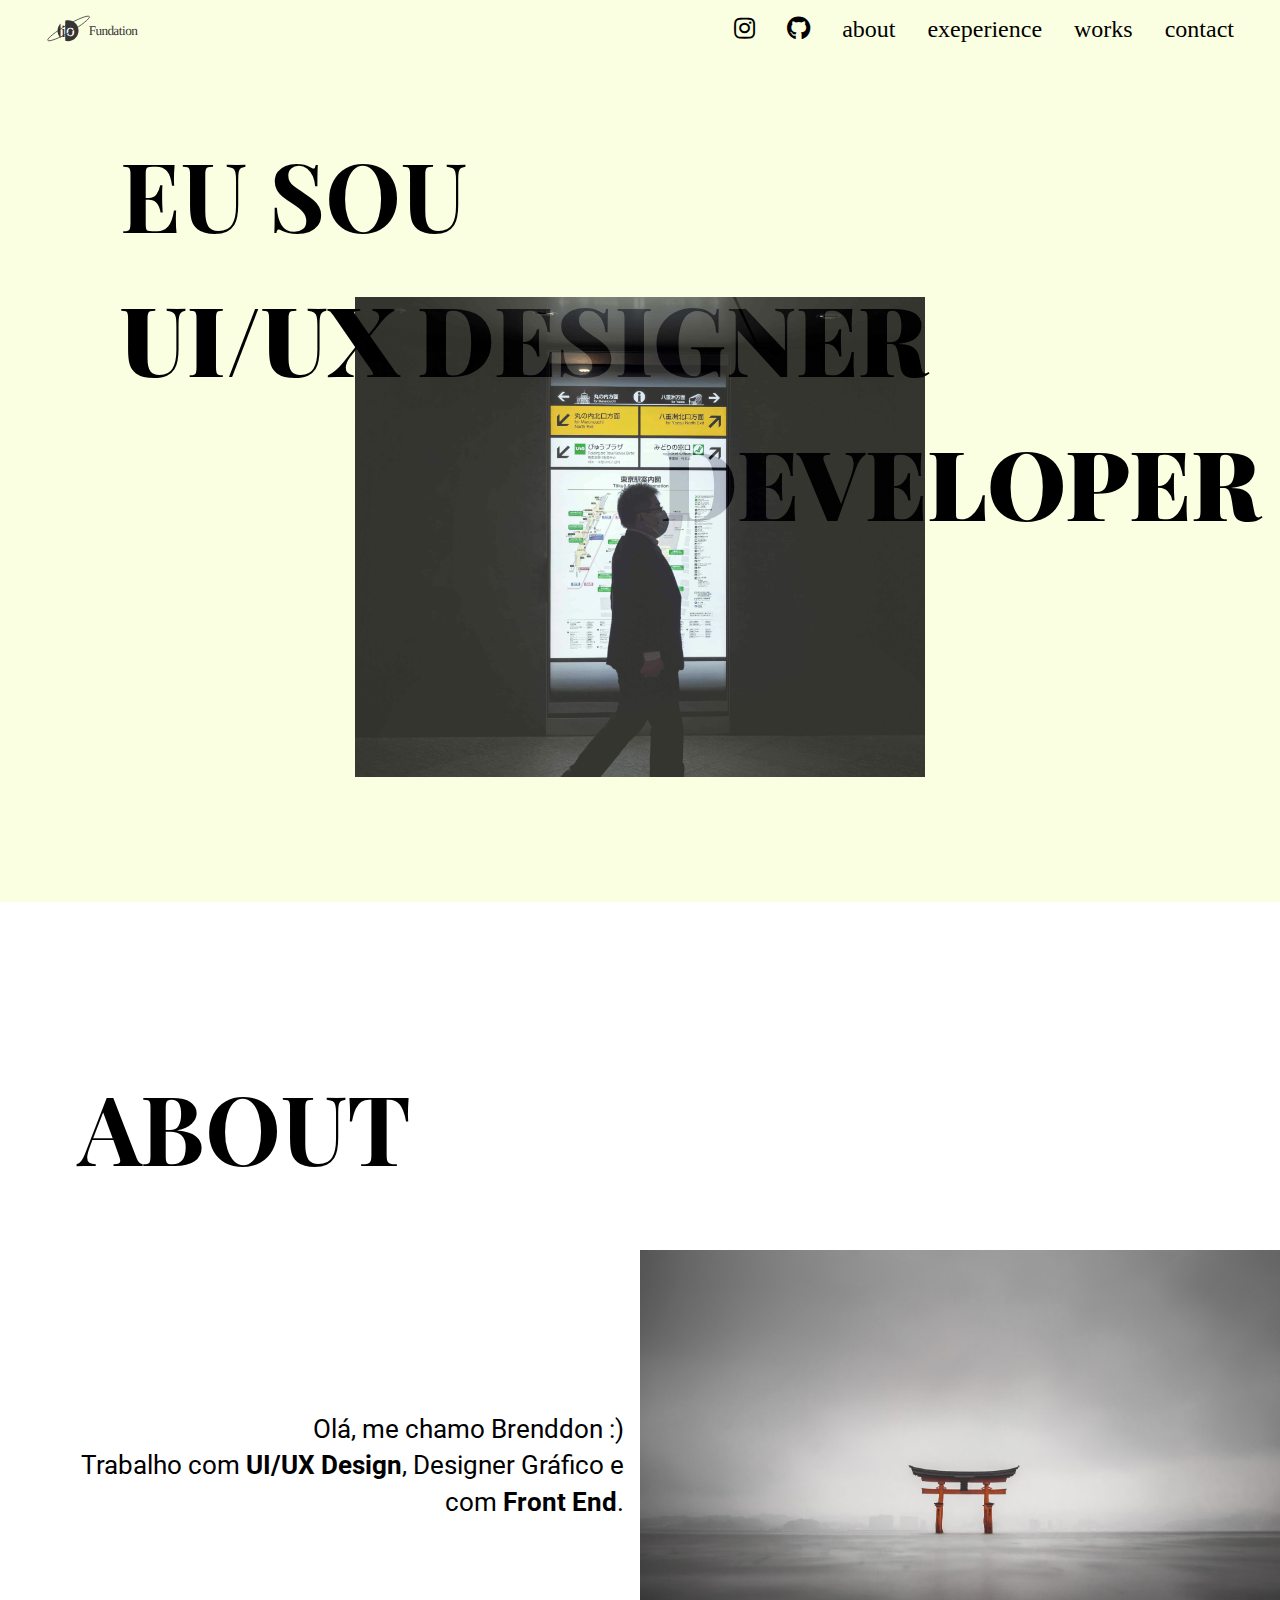
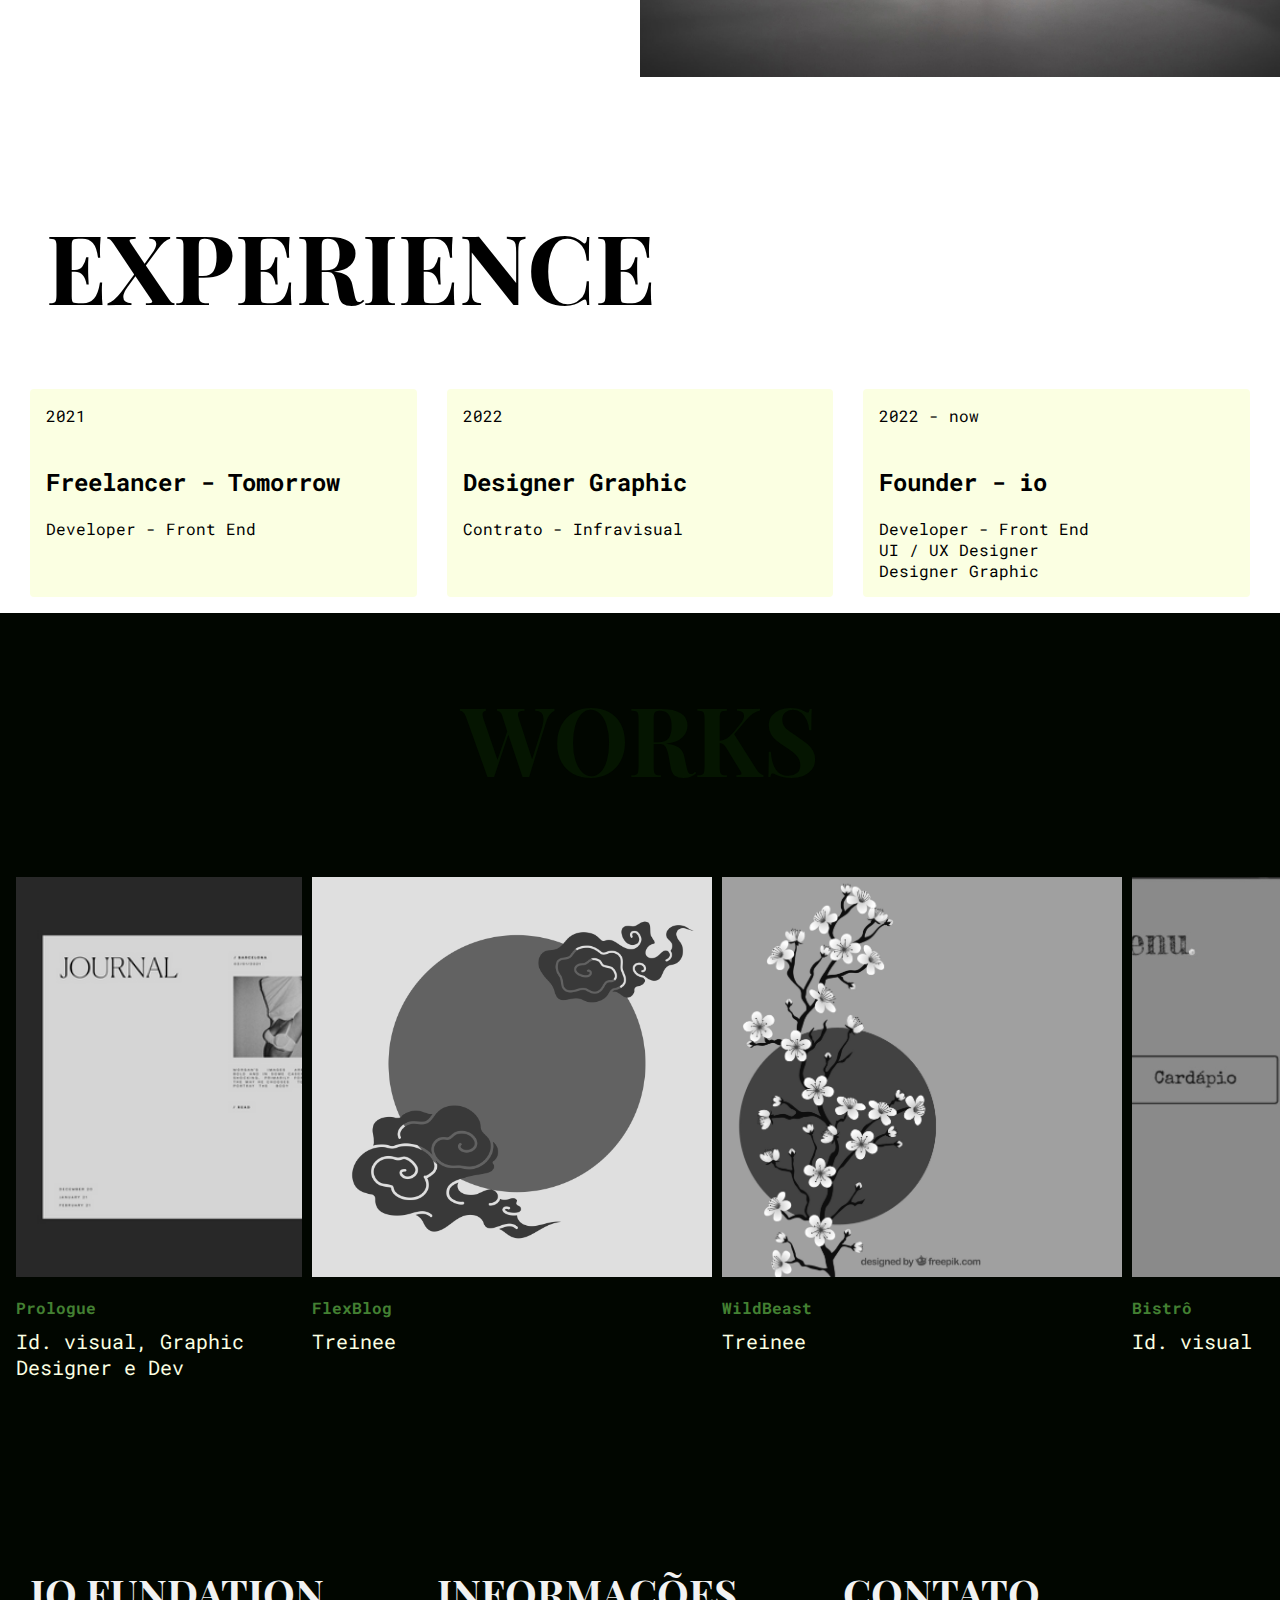
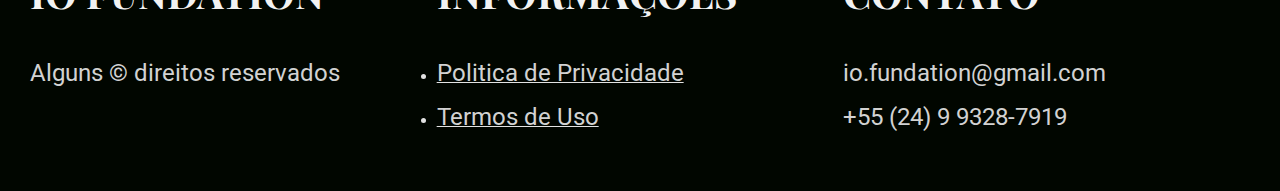
==== commit c2af7024: ":up: agora foi 3.0" ====
--- a/index.html
+++ b/index.html
@@ -13,16 +13,16 @@
   <link rel="preconnect" href="https://fonts.googleapis.com">
   <link rel="preconnect" href="https://fonts.gstatic.com" crossorigin>
   <link href="https://fonts.googleapis.com/css2?family=Playfair+Display+SC&family=Roboto&family=Roboto+Mono:wght@100&display=swap" rel="stylesheet">
-  <link rel="stylesheet" href=".././css/style.css">
-  <link rel="apple-touch-icon" sizes="180x180" href="../img/flaticon/apple-touch-icon.png">
-  <link rel="icon" type="image/png" sizes="32x32" href="../img/flaticon/favicon-32x32.png">
-  <link rel="icon" type="image/png" sizes="16x16" href="../img/flaticon/favicon-16x16.png">
+  <link rel="stylesheet" href="./css/style.css">
+  <link rel="apple-touch-icon" sizes="180x180" href="./img/flaticon/apple-touch-icon.png">
+  <link rel="icon" type="image/png" sizes="32x32" href="./img/flaticon/favicon-32x32.png">
+  <link rel="icon" type="image/png" sizes="16x16" href="./img/flaticon/favicon-16x16.png">
 </head>
 
 <body>
-  <section class="header-bg cor-clara">
+  <section class="header-bg bg-claro">
     <header class="header container">
-      <div class="logo"><img src=".././img/Logo.svg" alt="Logo"></div>
+      <div class="logo"><a href="./index.html"><img src="./img/Logo.svg" alt="Logo"></a></div>
       <nav>
         <ul class="menu">
           <li>
@@ -41,9 +41,9 @@
   </section>
 
   <main>
-    <section class="intro cor-clara" id="intro">
+    <section class="intro bg-claro" id="intro">
       <h1 class="h1">Eu sou<br> <strong>UI/UX Designer</strong><br> <span class="profissao"><strong>Developer</strong></span></h1>
-      <div class="img-intro"><img src=".././img/home-bg.jpg" alt=""></div>
+      <div class="img-intro"><img src="./img/home-bg.jpg" alt=""></div>
     </section>
 
     <section class="sobre" id="about">
@@ -57,7 +57,7 @@
             <br>
             Trabalho com <strong>UI/UX Design</strong>, Designer Gráfico e <br>com <strong>Front End</strong>.
           </p>
-          <div class="sobre-img"><img src=".././img/foto-1.jpg" alt=""></div>
+          <div class="sobre-img"><img src="./img/foto-1.jpg" alt=""></div>
         </div>
       </div>
     </section>
@@ -92,35 +92,35 @@
       <ul class="slide">
         <li class="slide-item">
           <a href="">
-            <div class="slide-img"><img src=".././img/Slides/img-prologue.png" alt="Jornal Prologue"></div>
+            <div class="slide-img"><img src="./img/Slides/img-prologue.png" alt="Jornal Prologue"></div>
             <h3>Prologue</h3>
             <p>Id. visual, Graphic Designer e Dev</p>
           </a>
         </li>
         <li class="slide-item">
           <a href="">
-            <div class="slide-img"><img src=".././img/Slides/img-flex.jpg" alt="Jornal Prologue"></div>
+            <div class="slide-img"><img src="./img/Slides/img-flex.jpg" alt="Jornal Prologue"></div>
             <h3>FlexBlog</h3>
             <p>Treinee</p>
           </a>
         </li>
         <li class="slide-item">
           <a href="">
-            <div class="slide-img"><img src=".././img/Slides/img-grid.jpg" alt="Jornal Prologue"></div>
+            <div class="slide-img"><img src="./img/Slides/img-grid.jpg" alt="Jornal Prologue"></div>
             <h3>WildBeast</h3>
             <p>Treinee</p>
           </a>
         </li>
         <li class="slide-item">
           <a href="">
-            <div class="slide-img"><img src=".././img/Slides/img-Bistro.jpg" alt="Jornal Prologue"></div>
+            <div class="slide-img"><img src="./img/Slides/img-Bistro.jpg" alt="Jornal Prologue"></div>
             <h3>Bistrô</h3>
             <p>Id. visual</p>
           </a>
         </li>
         <li class="slide-item">
           <a href="">
-            <div class="slide-img"><img src=".././img/Slides/cherry blossom3-150-01.jpg" alt="Jornal Prologue"></div>
+            <div class="slide-img"><img src="./img/Slides/cherry blossom3-150-01.jpg" alt="Jornal Prologue"></div>
             <h3>Wolf</h3>
             <p>Treinee</p>
           </a>
@@ -139,10 +139,10 @@
         <h2 class="h2">Informações</h2>
         <u class="menu-footer">
           <li>
-            <a href="./pages/politica-de-privacidade.html" class="font-p">Politica de Privacidade</a>
+            <a href="./pages/politica-de-privacidade.html" target="_blanck" class="font-p">Politica de Privacidade</a>
           </li>
           <li>
-            <a href="./pages/termos-de-uso.html" class="font-p">Termos de Uso</a>
+            <a href="./pages/termos-de-uso.html" target="_blanck" class="font-p">Termos de Uso</a>
           </li>
         </u>
       </div>
